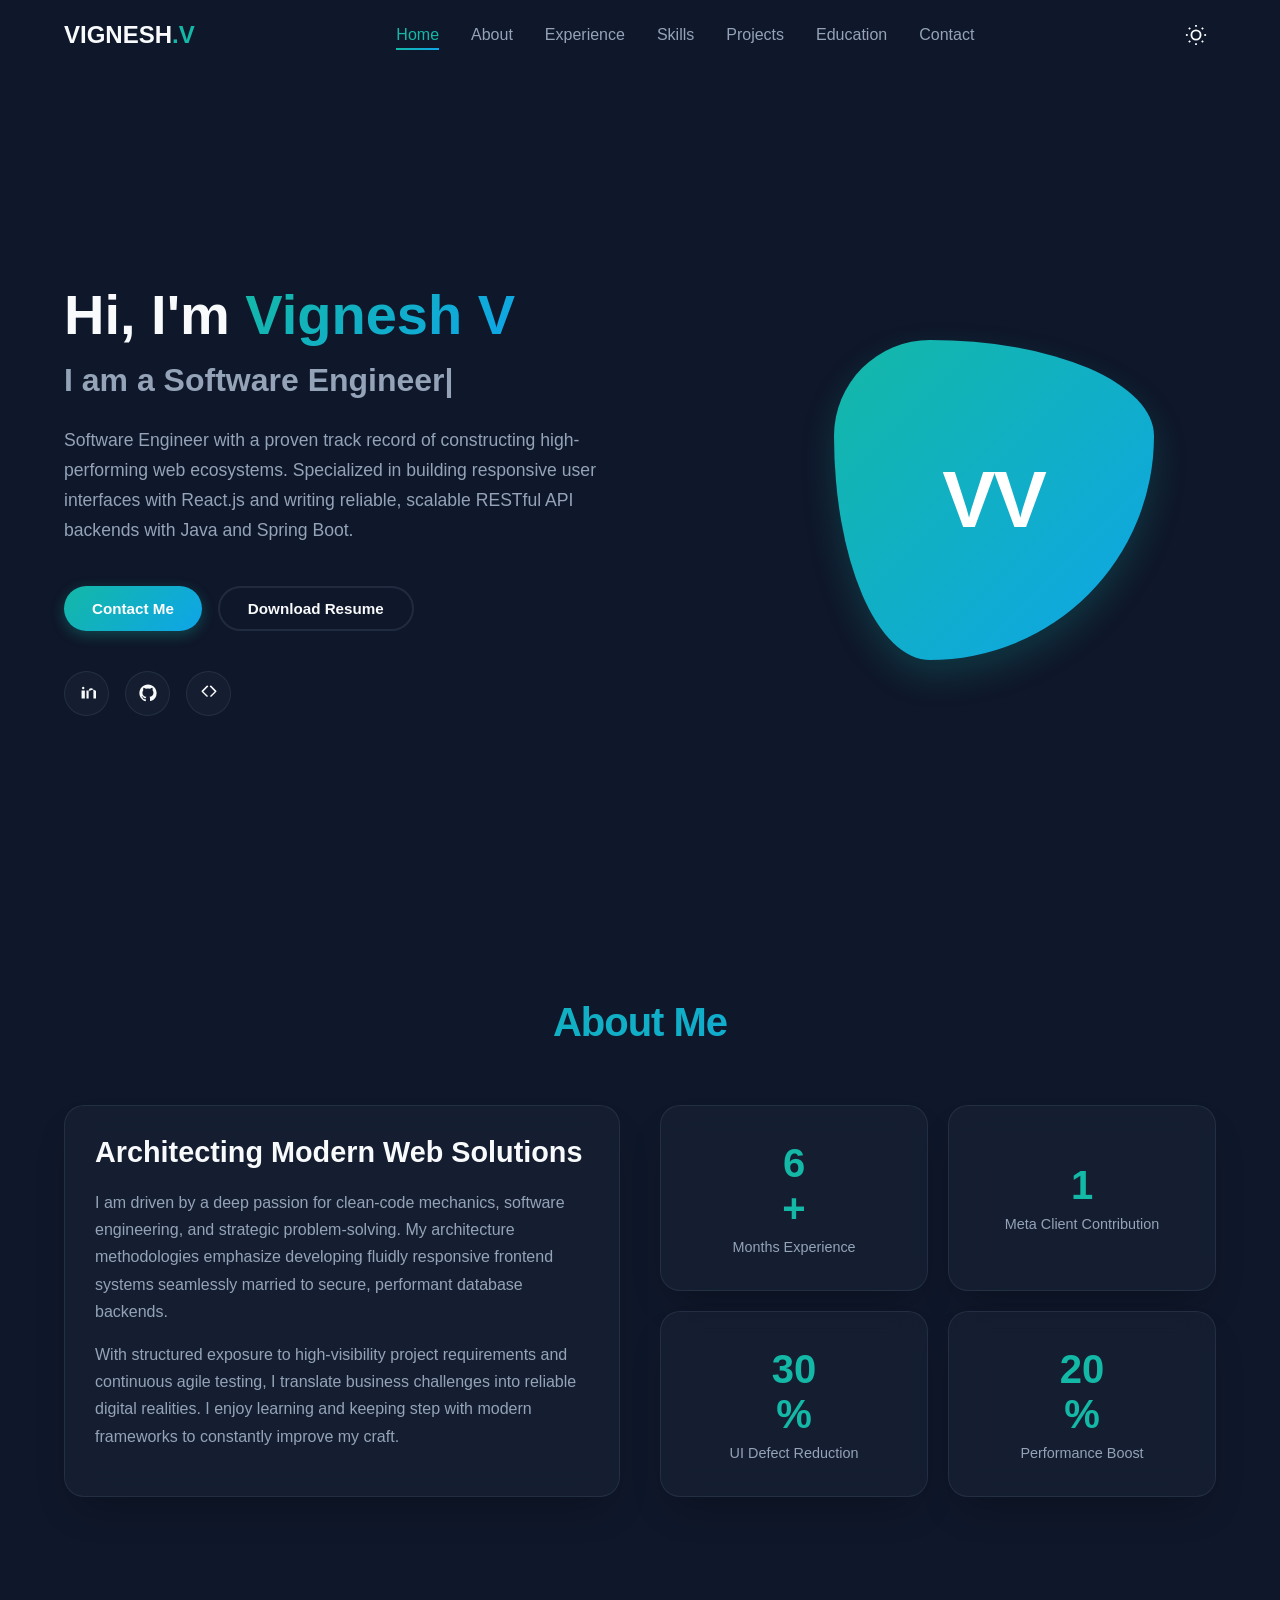
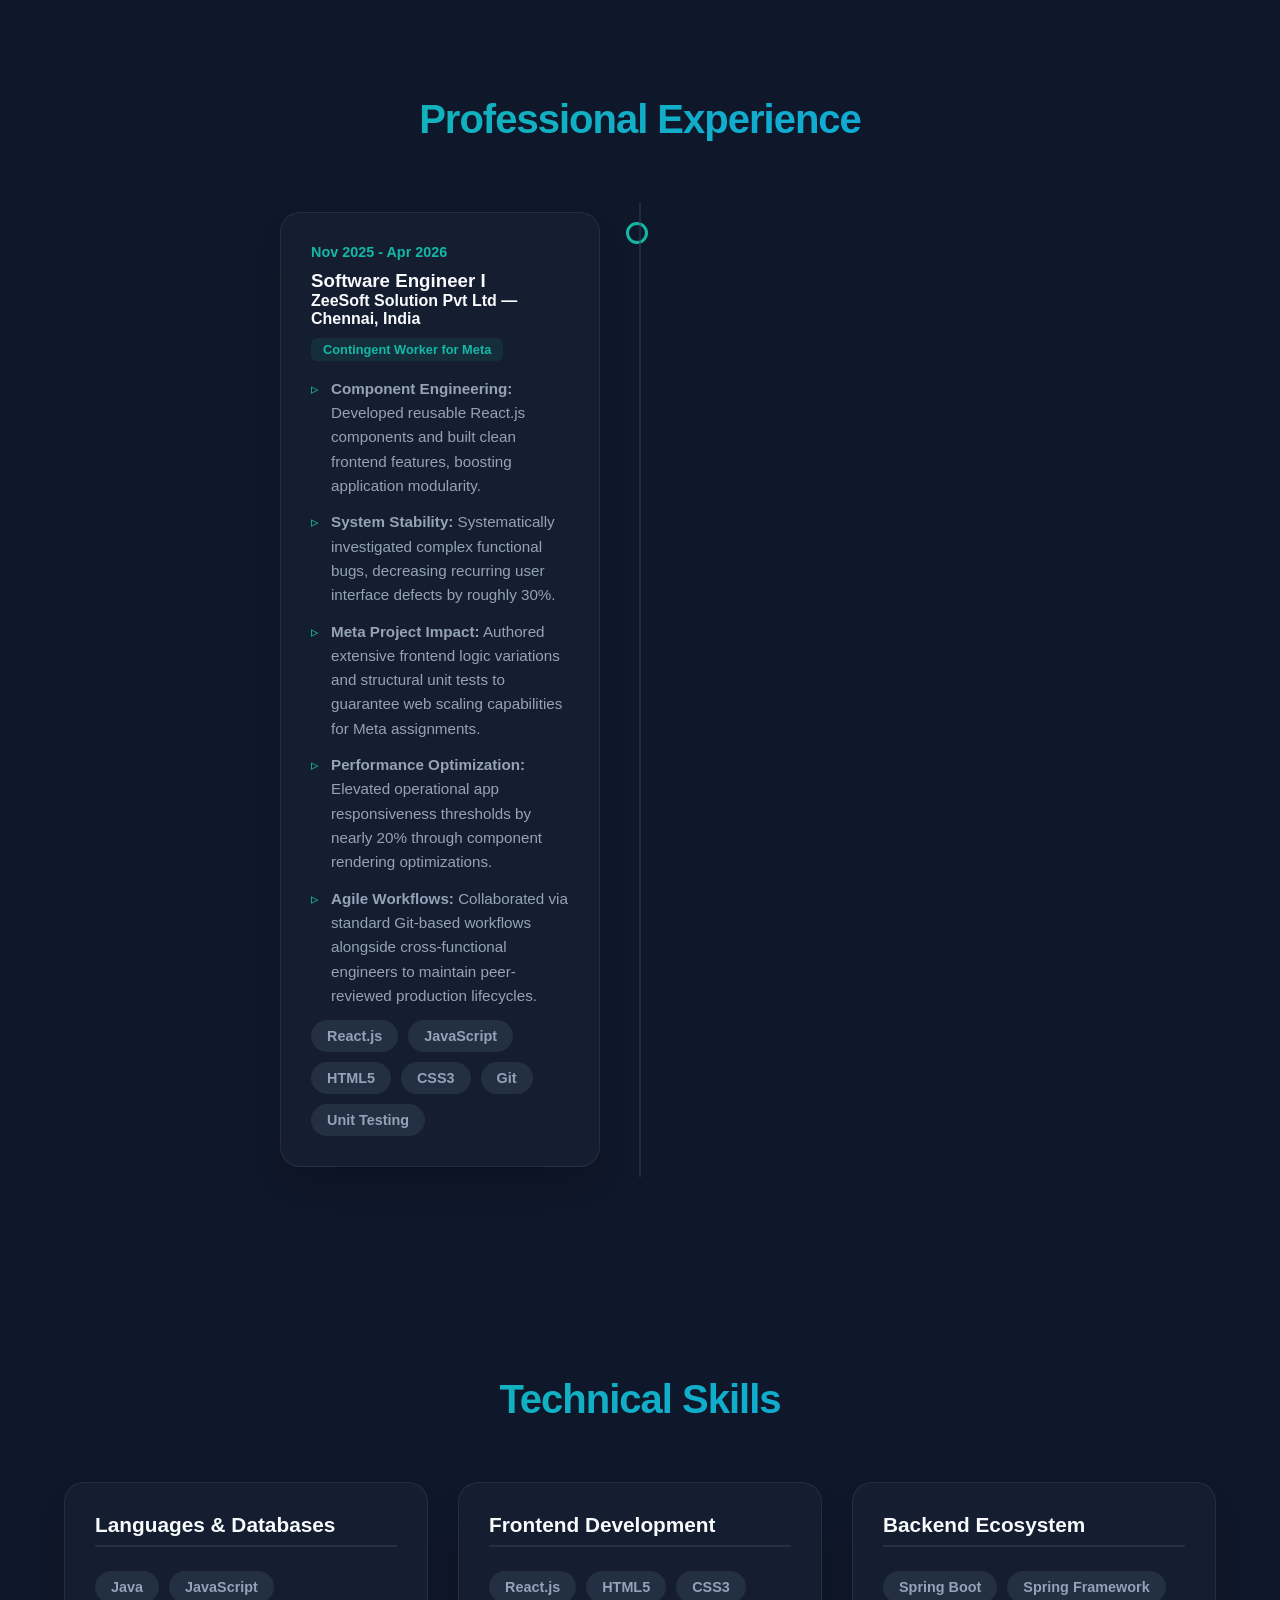
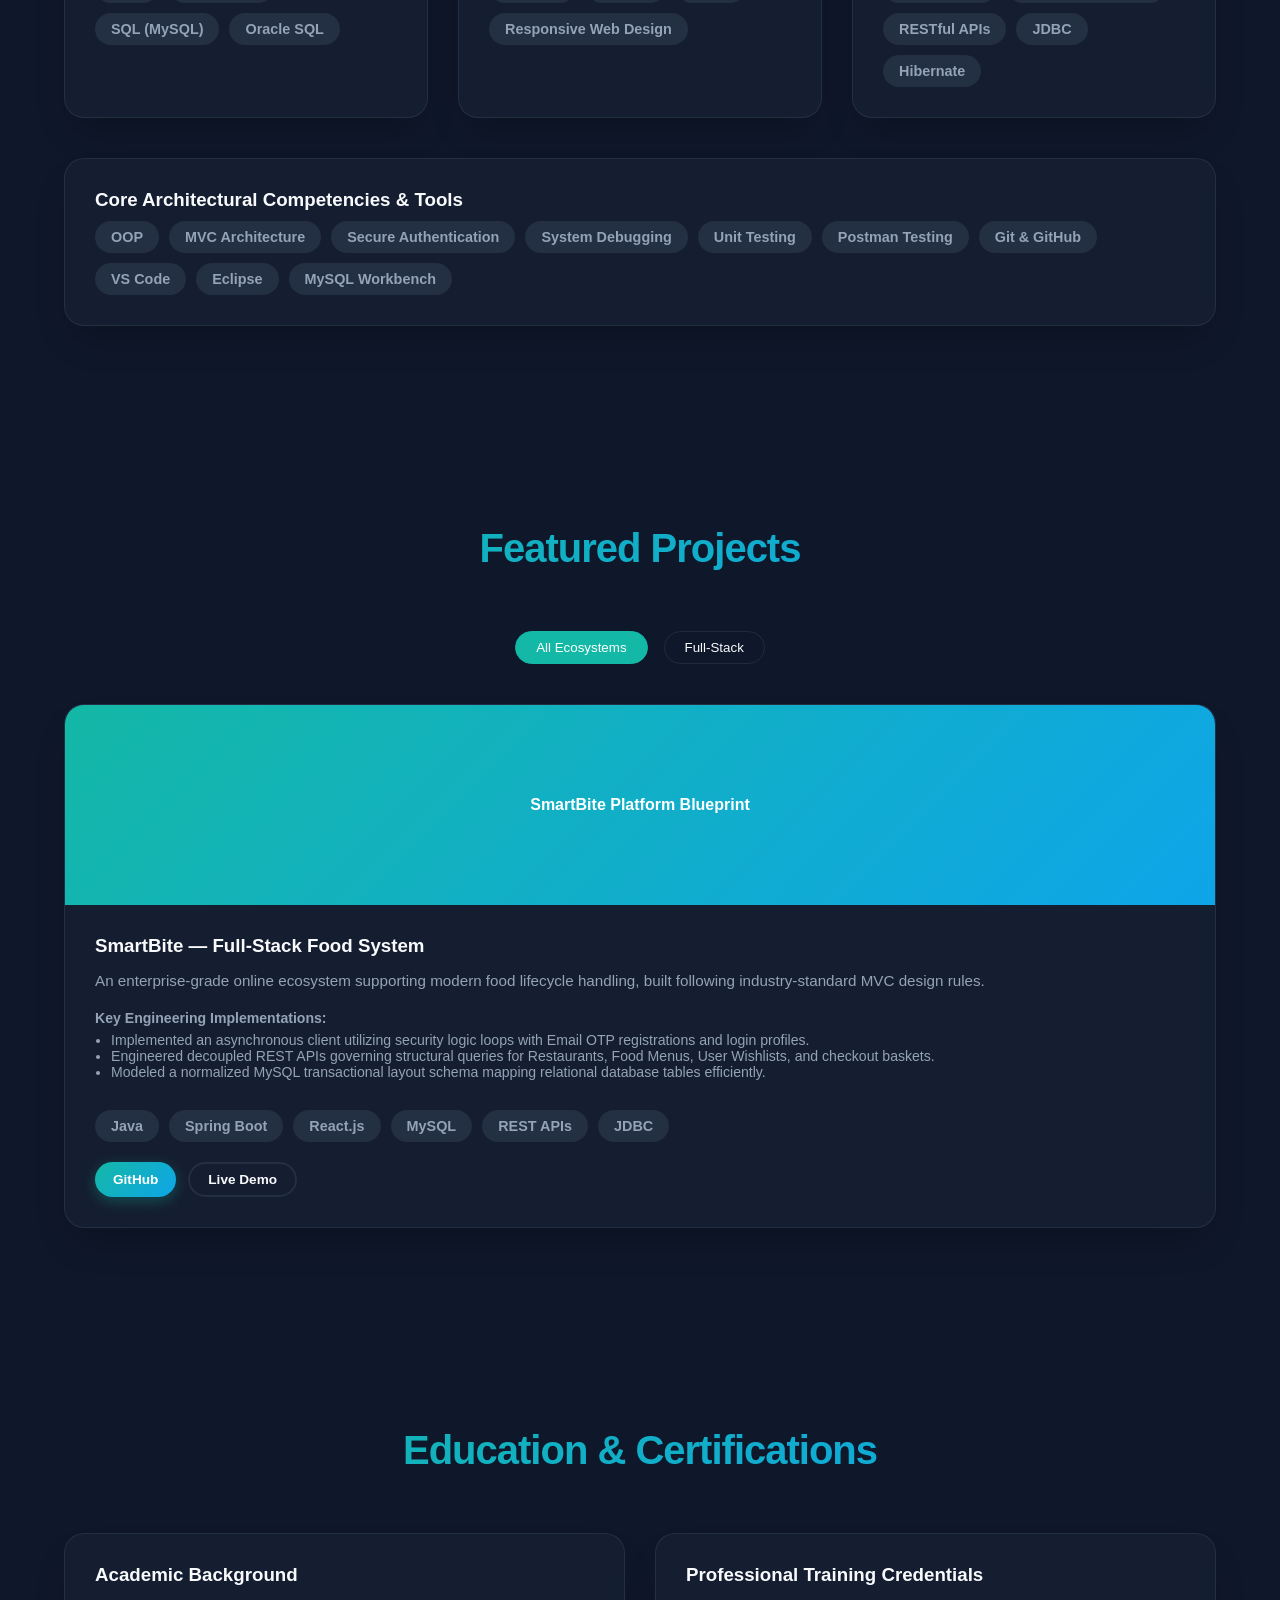
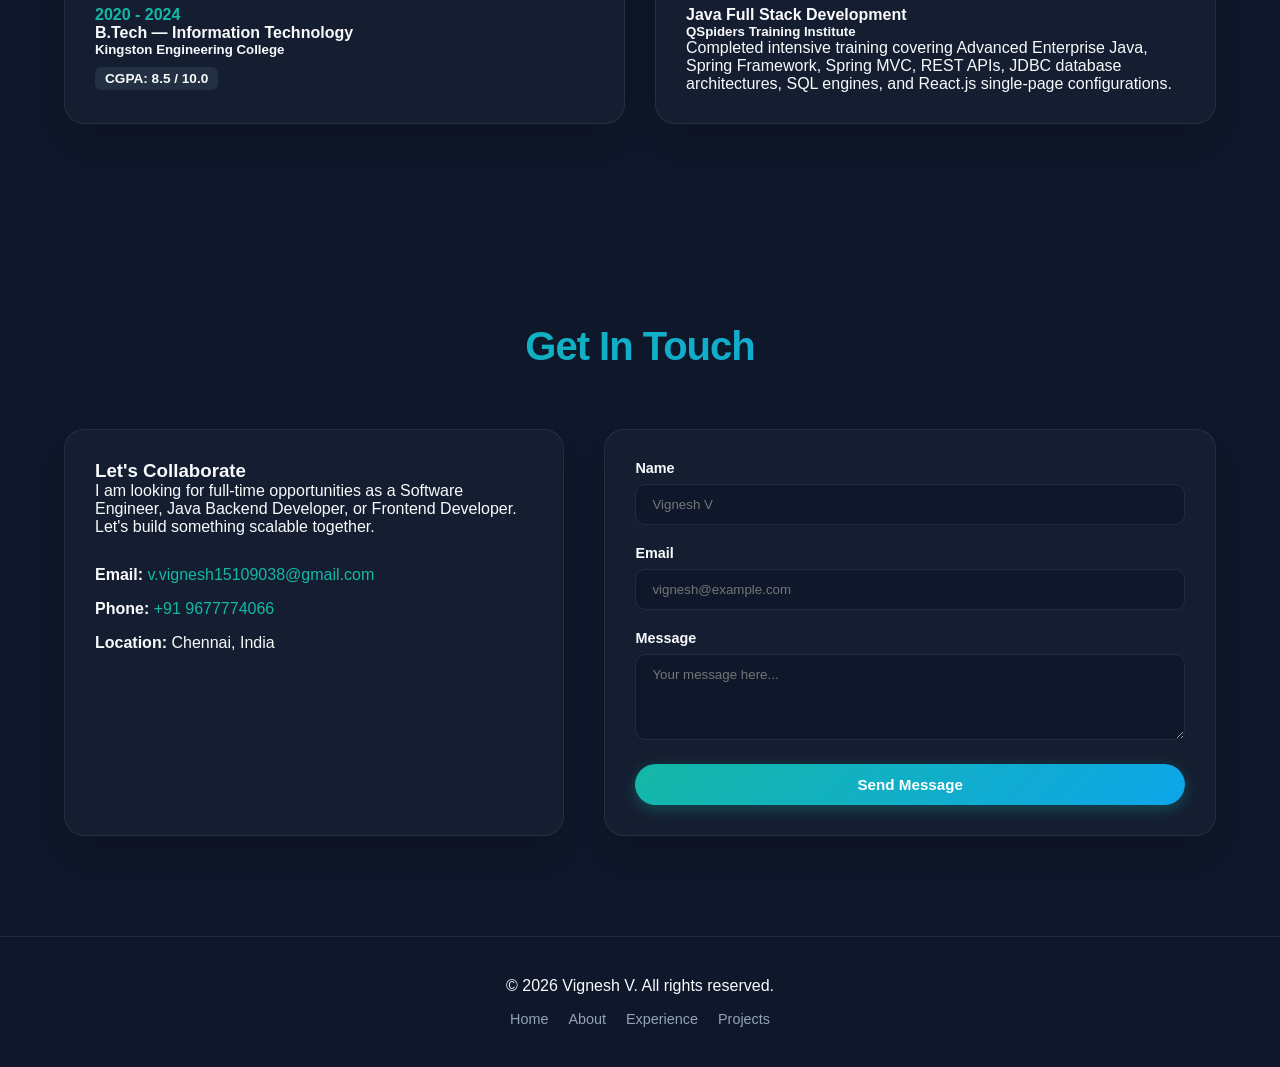
==== index.html @ c7fe288e "Created Portfolio" ====
<!doctype html>
<html lang="en" data-theme="dark">
  <head>
    <meta charset="UTF-8" />
    <meta name="viewport" content="width=device-width, initial-scale=1.0" />
    <title>Vignesh V | Software Engineer & Full Stack Developer</title>
    <meta
      name="description"
      content="Portfolio of Vignesh V, a Software Engineer specialized in Java, Spring Boot, React.js, and Full-Stack Web Development."
    />
    <link rel="stylesheet" href="style.css" />
  </head>
  <body>
    <div id="scroll-progress"></div>

    <div id="loading-screen">
      <div class="spinner"></div>
    </div>

    <nav class="navbar">
      <div class="nav-container">
        <a href="#hero" class="nav-logo">VIGNESH<span>.V</span></a>
        <div class="nav-menu" id="nav-menu">
          <a href="#hero" class="nav-link active">Home</a>
          <a href="#about" class="nav-link">About</a>
          <a href="#experience" class="nav-link">Experience</a>
          <a href="#skills" class="nav-link">Skills</a>
          <a href="#projects" class="nav-link">Projects</a>
          <a href="#education" class="nav-link">Education</a>
          <a href="#contact" class="nav-link">Contact</a>
        </div>
        <div class="nav-actions">
          <button id="theme-toggle" aria-label="Toggle Theme" class="btn-icon">
            <svg
              class="sun-icon"
              viewBox="0 0 24 24"
              fill="none"
              stroke="currentColor"
              stroke-width="2"
            >
              <circle cx="12" cy="12" r="5"></circle>
              <line x1="12" y1="1" x2="12" y2="3"></line>
              <line x1="12" y1="21" x2="12" y2="23"></line>
              <line x1="4.22" y1="4.22" x2="5.64" y2="5.64"></line>
              <line x1="18.36" y1="18.36" x2="19.78" y2="19.78"></line>
              <line x1="1" y1="12" x2="3" y2="12"></line>
              <line x1="21" y1="12" x2="23" y2="12"></line>
              <line x1="4.22" y1="19.78" x2="5.64" y2="18.36"></line>
              <line x1="18.36" y1="5.64" x2="19.78" y2="4.22"></line>
            </svg>
            <svg
              class="moon-icon"
              viewBox="0 0 24 24"
              fill="none"
              stroke="currentColor"
              stroke-width="2"
            >
              <path d="M21 12.79A9 9 0 1 1 11.21 3 7 7 0 0 0 21 12.79z"></path>
            </svg>
          </button>
          <button class="hamburger" id="hamburger" aria-label="Menu">
            <span class="bar"></span>
            <span class="bar"></span>
            <span class="bar"></span>
          </button>
        </div>
      </div>
    </nav>

    <header id="hero" class="hero-section">
      <div class="hero-bg-animation"></div>
      <div class="container hero-container">
        <div class="hero-content">
          <h1 class="fade-in">
            Hi, I'm <span class="text-gradient">Vignesh V</span>
          </h1>
          <h2 class="slide-up">
            I am a <span id="typing-text"></span><span class="cursor">|</span>
          </h2>
          <p class="fade-in">
            Software Engineer with a proven track record of constructing
            high-performing web ecosystems. Specialized in building responsive
            user interfaces with React.js and writing reliable, scalable RESTful
            API backends with Java and Spring Boot.
          </p>
          <div class="hero-buttons fade-in">
            <a href="mailto:v.vignesh15109038@gmail.com" class="btn btn-primary"
              >Contact Me</a
            >
            <a
              href="https://drive.google.com/file/d/1tNKWpk1zyl34vJkjyMlfvhM-fJsmsJ9t/view?usp=sharing"
              target="_blank"
              rel="noreferrer"
              class="btn btn-secondary"
              >Download Resume</a
            >
          </div>
          <div class="social-links fade-in">
            <a
              href="https://www.linkedin.com/in/vigneshvengestan"
              target="_blank"
              rel="noreferrer"
              aria-label="LinkedIn"
              title="LinkedIn"
            >
              <svg class="social-icon" viewBox="0 0 24 24" aria-hidden="true">
                <path
                  d="M6.94 3.75a1.56 1.56 0 1 0 0 3.12 1.56 1.56 0 0 0 0-3.12ZM4.75 8.5h4.38v10.75H4.75Zm6.56 0h4.2v1.47h.06c.58-1.1 2-2.27 4.13-2.27 4.42 0 5.24 2.9 5.24 6.68V19.25h-4.38v-8.9c0-2.12-.04-4.84-2.95-4.84-2.96 0-3.41 2.31-3.41 4.69v9.05H11.31Z"
                />
              </svg>
            </a>
            <a
              href="https://github.com/Vigneshven"
              target="_blank"
              rel="noreferrer"
              aria-label="GitHub"
              title="GitHub"
            >
              <svg class="social-icon" viewBox="0 0 24 24" aria-hidden="true">
                <path
                  d="M12 .5C5.65.5.5 5.65.5 12c0 5.09 3.29 9.4 7.86 10.92.58.11.79-.25.79-.56 0-.28-.01-1.02-.02-2-3.2.7-3.88-1.54-3.88-1.54-.52-1.33-1.27-1.68-1.27-1.68-1.04-.71.08-.7.08-.7 1.15.08 1.75 1.18 1.75 1.18 1.02 1.75 2.68 1.24 3.33.95.11-.74.4-1.24.73-1.53-2.56-.29-5.26-1.28-5.26-5.71 0-1.26.45-2.29 1.18-3.1-.12-.29-.51-1.46.11-3.05 0 0 .96-.31 3.15 1.18a10.9 10.9 0 0 1 5.74 0c2.18-1.49 3.14-1.18 3.14-1.18.62 1.59.23 2.76.11 3.05.73.81 1.18 1.84 1.18 3.1 0 4.44-2.71 5.42-5.29 5.7.41.35.77 1.04.77 2.1 0 1.52-.01 2.75-.01 3.12 0 .31.21.67.8.56A11.5 11.5 0 0 0 23.5 12C23.5 5.65 18.35.5 12 .5Z"
                />
              </svg>
            </a>
            <a
              href="https://leetcode.com/u/VIGNESHV3/"
              target="_blank"
              rel="noreferrer"
              aria-label="LeetCode"
              title="LeetCode"
            >
              <svg class="social-icon" viewBox="0 0 24 24" aria-hidden="true">
                <path
                  d="M13.7 2.3a1 1 0 0 1 1.4 0l6.6 6.6a1 1 0 0 1 0 1.4l-6.6 6.6a1 1 0 0 1-1.4-1.4L19.58 10 13.7 4.1a1 1 0 0 1 0-1.8Zm-3.4 0a1 1 0 0 0-1.4 0l-6.6 6.6a1 1 0 0 0 0 1.4l6.6 6.6a1 1 0 0 0 1.4-1.4L4.42 10 10.3 4.1a1 1 0 0 0 0-1.8Z"
                />
              </svg>
            </a>
          </div>
        </div>
        <div class="hero-image-container fade-in">
          <div class="profile-placeholder">
            <span>VV</span>
          </div>
        </div>
      </div>
    </header>

    <section id="about" class="about-section section">
      <div class="container">
        <h2 class="section-title">About Me</h2>
        <div class="about-grid">
          <div class="about-text card-glass scroll-animate">
            <h3>Architecting Modern Web Solutions</h3>
            <p>
              I am driven by a deep passion for clean-code mechanics, software
              engineering, and strategic problem-solving. My architecture
              methodologies emphasize developing fluidly responsive frontend
              systems seamlessly married to secure, performant database
              backends.
            </p>
            <p>
              With structured exposure to high-visibility project requirements
              and continuous agile testing, I translate business challenges into
              reliable digital realities. I enjoy learning and keeping step with
              modern frameworks to constantly improve my craft.
            </p>
          </div>
          <div class="achievements-grid">
            <div class="counter-card card-glass scroll-animate">
              <span class="counter" data-target="6">0</span><span>+</span>
              <p>Months Experience</p>
            </div>
            <div class="counter-card card-glass scroll-animate">
              <span class="counter" data-target="1">0</span>
              <p>Meta Client Contribution</p>
            </div>
            <div class="counter-card card-glass scroll-animate">
              <span class="counter" data-target="30">0</span><span>%</span>
              <p>UI Defect Reduction</p>
            </div>
            <div class="counter-card card-glass scroll-animate">
              <span class="counter" data-target="20">0</span><span>%</span>
              <p>Performance Boost</p>
            </div>
          </div>
        </div>
      </div>
    </section>

    <section id="experience" class="experience-section section">
      <div class="container">
        <h2 class="section-title">Professional Experience</h2>
        <div class="timeline">
          <div class="timeline-item left scroll-animate">
            <div class="timeline-content card-glass">
              <span class="timeline-date">Nov 2025 - Apr 2026</span>
              <h3>Software Engineer I</h3>
              <h4>ZeeSoft Solution Pvt Ltd — Chennai, India</h4>
              <div class="badge-meta">Contingent Worker for Meta</div>
              <ul class="experience-bullets">
                <li>
                  <strong>Component Engineering:</strong> Developed reusable
                  React.js components and built clean frontend features,
                  boosting application modularity.
                </li>
                <li>
                  <strong>System Stability:</strong> Systematically investigated
                  complex functional bugs, decreasing recurring user interface
                  defects by roughly 30%.
                </li>
                <li>
                  <strong>Meta Project Impact:</strong> Authored extensive
                  frontend logic variations and structural unit tests to
                  guarantee web scaling capabilities for Meta assignments.
                </li>
                <li>
                  <strong>Performance Optimization:</strong> Elevated
                  operational app responsiveness thresholds by nearly 20%
                  through component rendering optimizations.
                </li>
                <li>
                  <strong>Agile Workflows:</strong> Collaborated via standard
                  Git-based workflows alongside cross-functional engineers to
                  maintain peer-reviewed production lifecycles.
                </li>
              </ul>
              <div class="tech-tags">
                <span>React.js</span><span>JavaScript</span><span>HTML5</span
                ><span>CSS3</span><span>Git</span><span>Unit Testing</span>
              </div>
            </div>
          </div>
        </div>
      </div>
    </section>

    <section id="skills" class="skills-section section">
      <div class="container">
        <h2 class="section-title">Technical Skills</h2>
        <div class="skills-grid">
          <div class="skills-category card-glass scroll-animate">
            <h3>Languages & Databases</h3>
            <div class="tech-tags">
              <span>Java</span><span>JavaScript</span><span>SQL (MySQL)</span
              ><span>Oracle SQL</span>
            </div>
          </div>
          <div class="skills-category card-glass scroll-animate">
            <h3>Frontend Development</h3>
            <div class="tech-tags">
              <span>React.js</span><span>HTML5</span><span>CSS3</span
              ><span>Responsive Web Design</span>
            </div>
          </div>
          <div class="skills-category card-glass scroll-animate">
            <h3>Backend Ecosystem</h3>
            <div class="tech-tags">
              <span>Spring Boot</span><span>Spring Framework</span
              ><span>RESTful APIs</span><span>JDBC</span><span>Hibernate</span>
            </div>
          </div>
        </div>
        <div class="concepts-box card-glass scroll-animate text-center">
          <h3>Core Architectural Competencies & Tools</h3>
          <div class="concept-tags">
            <span>OOP</span><span>MVC Architecture</span
            ><span>Secure Authentication</span><span>System Debugging</span
            ><span>Unit Testing</span><span>Postman Testing</span
            ><span>Git & GitHub</span><span>VS Code</span><span>Eclipse</span
            ><span>MySQL Workbench</span>
          </div>
        </div>
      </div>
    </section>

    <section id="projects" class="projects-section section">
      <div class="container">
        <h2 class="section-title">Featured Projects</h2>
        <div class="project-filters">
          <button class="filter-btn active" data-filter="all">
            All Ecosystems
          </button>
          <button class="filter-btn" data-filter="fullstack">Full-Stack</button>
        </div>
        <div class="projects-grid">
          <div
            class="project-card card-glass scroll-animate"
            data-category="fullstack"
          >
            <div class="carousel-container">
              <div class="carousel-slide placeholder-img">
                <span>SmartBite Platform Blueprint</span>
              </div>
            </div>
            <div class="project-info">
              <h3>SmartBite — Full-Stack Food System</h3>
              <p>
                An enterprise-grade online ecosystem supporting modern food
                lifecycle handling, built following industry-standard MVC design
                rules.
              </p>
              <div class="project-details-expand">
                <strong>Key Engineering Implementations:</strong>
                <ul>
                  <li>
                    Implemented an asynchronous client utilizing security logic
                    loops with Email OTP registrations and login profiles.
                  </li>
                  <li>
                    Engineered decoupled REST APIs governing structural queries
                    for Restaurants, Food Menus, User Wishlists, and checkout
                    baskets.
                  </li>
                  <li>
                    Modeled a normalized MySQL transactional layout schema
                    mapping relational database tables efficiently.
                  </li>
                </ul>
              </div>
              <div class="tech-tags">
                <span>Java</span><span>Spring Boot</span><span>React.js</span
                ><span>MySQL</span><span>REST APIs</span><span>JDBC</span>
              </div>
              <div class="project-links">
                <a
                  href="https://github.com/Vigneshven"
                  target="_blank"
                  rel="noreferrer"
                  class="btn btn-sm btn-primary"
                  >GitHub</a
                >
                <a
                  href="https://smartbite-prod.vercel.app/"
                  target="_blank"
                  rel="noreferrer"
                  class="btn btn-sm btn-secondary"
                  >Live Demo</a
                >
              </div>
            </div>
          </div>
        </div>
      </div>
    </section>

    <section id="education" class="education-section section">
      <div class="container">
        <h2 class="section-title">Education & Certifications</h2>
        <div class="education-grid">
          <div class="education-timeline card-glass scroll-animate">
            <h3>Academic Background</h3>
            <div class="edu-item">
              <span class="edu-year">2020 - 2024</span>
              <h4>B.Tech — Information Technology</h4>
              <h5>Kingston Engineering College</h5>
              <p class="cgpa-badge">CGPA: 8.5 / 10.0</p>
            </div>
          </div>
          <div class="certifications-box card-glass scroll-animate">
            <h3>Professional Training Credentials</h3>
            <div class="cert-item">
              <h4>Java Full Stack Development</h4>
              <h5>QSpiders Training Institute</h5>
              <p>
                Completed intensive training covering Advanced Enterprise Java,
                Spring Framework, Spring MVC, REST APIs, JDBC database
                architectures, SQL engines, and React.js single-page
                configurations.
              </p>
            </div>
          </div>
        </div>
      </div>
    </section>

    <section id="contact" class="contact-section section">
      <div class="container">
        <h2 class="section-title">Get In Touch</h2>
        <div class="contact-grid">
          <div class="contact-info card-glass scroll-animate">
            <h3>Let's Collaborate</h3>
            <p>
              I am looking for full-time opportunities as a Software Engineer,
              Java Backend Developer, or Frontend Developer. Let's build
              something scalable together.
            </p>
            <div class="info-list">
              <div class="info-item">
                <strong>Email:</strong>
                <a href="mailto:v.vignesh15109038@gmail.com"
                  >v.vignesh15109038@gmail.com</a
                >
              </div>
              <div class="info-item">
                <strong>Phone:</strong>
                <a href="tel:+919677774066">+91 9677774066</a>
              </div>
              <div class="info-item">
                <strong>Location:</strong> Chennai, India
              </div>
            </div>
          </div>
          <div class="contact-form-container card-glass scroll-animate">
            <form id="portfolio-contact-form" novalidate>
              <div class="form-group">
                <label for="form-name">Name</label>
                <input
                  type="text"
                  id="form-name"
                  required
                  placeholder="Vignesh V"
                />
                <span class="error-msg">Name is required</span>
              </div>
              <div class="form-group">
                <label interpreter="none" for="form-email">Email</label>
                <input
                  type="email"
                  id="form-email"
                  required
                  placeholder="vignesh@example.com"
                />
                <span class="error-msg">Provide a valid email address</span>
              </div>
              <div class="form-group">
                <label for="form-message">Message</label>
                <textarea
                  id="form-message"
                  rows="4"
                  required
                  placeholder="Your message here..."
                ></textarea>
                <span class="error-msg">Message cannot be empty</span>
              </div>
              <button type="submit" class="btn btn-primary btn-block">
                Send Message
              </button>
            </form>
          </div>
        </div>
      </div>
    </section>

    <footer class="footer">
      <div class="container footer-container">
        <p>&copy; 2026 Vignesh V. All rights reserved.</p>
        <div class="footer-links">
          <a href="#hero">Home</a>
          <a href="#about">About</a>
          <a href="#experience">Experience</a>
          <a href="#projects">Projects</a>
        </div>
      </div>
    </footer>

    <button id="scroll-to-top" aria-label="Scroll to top" class="btn-icon">
      ↑
    </button>

    <script src="script.js"></script>
  </body>
</html>
---- style.css ----
:root {
  --bg-base: #f8fafc;
  --bg-surface: rgba(255, 255, 255, 0.7);
  --border-color: rgba(226, 232, 240, 0.8);
  --text-primary: #0f172a;
  --text-secondary: #475569;
  --primary: #0d9488;
  --primary-light: #14b8a6;
  --primary-gradient: linear-gradient(135deg, #0d9488 0%, #0284c7 100%);
  --card-shadow: 0 10px 30px -10px rgba(0, 0, 0, 0.05);
  --glass-blur: blur(16px);
  --font-sans:
    "Segoe UI", -apple-system, BlinkMacSystemFont, Roboto, sans-serif;
  --transition-smooth: all 0.4s cubic-bezier(0.25, 1, 0.5, 1);
}

[data-theme="dark"] {
  --bg-base: #0f172a;
  --bg-surface: rgba(30, 41, 59, 0.45);
  --border-color: rgba(51, 65, 85, 0.5);
  --text-primary: #f8fafc;
  --text-secondary: #94a3b8;
  --primary: #14b8a6;
  --primary-light: #2dd4bf;
  --primary-gradient: linear-gradient(135deg, #14b8a6 0%, #0ea5e9 100%);
  --card-shadow: 0 20px 40px -15px rgba(0, 0, 0, 0.3);
}

* {
  box-sizing: border-box;
  margin: 0;
  padding: 0;
}

html {
  scroll-behavior: smooth;
  font-family: var(--font-sans);
  background-color: var(--bg-base);
  color: var(--text-primary);
  transition:
    background-color 0.3s ease,
    color 0.3s ease;
}

body {
  overflow-x: hidden;
}

.container {
  width: 100%;
  max-width: 1200px;
  margin: 0 auto;
  padding: 0 24px;
}

.section {
  padding: 100px 0;
}

.section-title {
  text-align: center;
  font-size: 2.5rem;
  font-weight: 800;
  margin-bottom: 60px;
  background: var(--primary-gradient);
  -webkit-background-clip: text;
  -webkit-text-fill-color: transparent;
  letter-spacing: -1px;
}

.btn {
  display: inline-flex;
  align-items: center;
  justify-content: center;
  padding: 12px 28px;
  border-radius: 50px;
  font-weight: 600;
  font-size: 0.95rem;
  cursor: pointer;
  transition: var(--transition-smooth);
  text-decoration: none;
  border: none;
}

.btn-primary {
  background: var(--primary-gradient);
  color: #ffffff;
  box-shadow: 0 4px 14px rgba(20, 184, 166, 0.3);
}

.btn-primary:hover {
  transform: translateY(-3px);
  box-shadow: 0 6px 20px rgba(20, 184, 166, 0.4);
}

.btn-secondary {
  background: transparent;
  color: var(--text-primary);
  border: 2px solid var(--border-color);
}

.btn-secondary:hover {
  background: var(--border-color);
  transform: translateY(-3px);
}

.btn-sm {
  padding: 8px 18px;
  font-size: 0.85rem;
}

.btn-block {
  width: 100%;
}

.btn-icon {
  background: transparent;
  border: none;
  cursor: pointer;
  color: var(--text-primary);
  display: flex;
  align-items: center;
  justify-content: center;
  width: 40px;
  height: 40px;
  border-radius: 50%;
  transition: var(--transition-smooth);
}

.btn-icon:hover {
  background: var(--border-color);
}

.card-glass {
  background: var(--bg-surface);
  backdrop-filter: var(--glass-blur);
  -webkit-backdrop-filter: var(--glass-blur);
  border: 1px solid var(--border-color);
  border-radius: 20px;
  padding: 30px;
  box-shadow: var(--card-shadow);
  transition: var(--transition-smooth);
}

.card-glass:hover {
  transform: translateY(-5px);
  border-color: var(--primary);
}

#scroll-progress {
  position: fixed;
  top: 0;
  left: 0;
  height: 4px;
  background: var(--primary-gradient);
  width: 0%;
  z-index: 1000;
}

#loading-screen {
  position: fixed;
  inset: 0;
  background: var(--bg-base);
  z-index: 9999;
  display: flex;
  align-items: center;
  justify-content: center;
  transition:
    opacity 0.5s ease,
    visibility 0.5s ease;
}

#loading-screen.fade-out {
  opacity: 0;
  visibility: hidden;
}

.spinner {
  width: 50px;
  height: 50px;
  border: 3px solid var(--border-color);
  border-top-color: var(--primary);
  border-radius: 50%;
  animation: spin 1s linear infinite;
}

.navbar {
  position: fixed;
  top: 0;
  left: 0;
  width: 100%;
  z-index: 900;
  transition: var(--transition-smooth);
}

.navbar.scrolled {
  background: var(--bg-surface);
  backdrop-filter: var(--glass-blur);
  -webkit-backdrop-filter: var(--glass-blur);
  border-bottom: 1px solid var(--border-color);
  padding: 15px 0;
}

.nav-container {
  display: flex;
  align-items: center;
  justify-content: space-between;
  height: 70px;
  max-width: 1200px;
  margin: 0 auto;
  padding: 0 24px;
}

.nav-logo {
  font-size: 1.5rem;
  font-weight: 800;
  text-decoration: none;
  color: var(--text-primary);
}

.nav-logo span {
  color: var(--primary);
}

.nav-menu {
  display: flex;
  gap: 32px;
}

.nav-link {
  text-decoration: none;
  color: var(--text-secondary);
  font-weight: 500;
  transition: var(--transition-smooth);
  position: relative;
}

.nav-link:hover,
.nav-link.active {
  color: var(--primary);
}

.nav-link::after {
  content: "";
  position: absolute;
  bottom: -6px;
  left: 0;
  width: 0;
  height: 2px;
  background: var(--primary-gradient);
  transition: var(--transition-smooth);
}

.nav-link.active::after,
.nav-link:hover::after {
  width: 100%;
}

.nav-actions {
  display: flex;
  align-items: center;
  gap: 16px;
}

[data-theme="dark"] .sun-icon {
  display: block;
}
[data-theme="dark"] .moon-icon {
  display: none;
}
[data-theme="light"] .sun-icon {
  display: none;
}
[data-theme="light"] .moon-icon {
  display: block;
}

.sun-icon,
.moon-icon {
  width: 22px;
  height: 22px;
}

.hamburger {
  display: none;
  flex-direction: column;
  gap: 6px;
}

.hamburger .bar {
  width: 25px;
  height: 2px;
  background-color: var(--text-primary);
  transition: var(--transition-smooth);
}

.hero-section {
  position: relative;
  min-height: 100vh;
  display: flex;
  align-items: center;
  padding-top: 100px;
  overflow: hidden;
}

.hero-container {
  display: grid;
  grid-template-columns: 1.2fr 0.8fr;
  gap: 40px;
  align-items: center;
  position: relative;
  z-index: 2;
}

.hero-content h1 {
  font-size: 3.5rem;
  font-weight: 800;
  line-height: 1.1;
  margin-bottom: 16px;
}

.text-gradient {
  background: var(--primary-gradient);
  -webkit-background-clip: text;
  -webkit-text-fill-color: transparent;
}

.hero-content h2 {
  font-size: 2rem;
  font-weight: 600;
  color: var(--text-secondary);
  margin-bottom: 24px;
  height: 40px;
}

.hero-content p {
  color: var(--text-secondary);
  font-size: 1.1rem;
  line-height: 1.7;
  margin-bottom: 40px;
  max-width: 540px;
}

.hero-buttons {
  display: flex;
  gap: 16px;
  margin-bottom: 40px;
}

.social-links {
  display: flex;
  gap: 16px;
}

.social-links a {
  display: flex;
  align-items: center;
  justify-content: center;
  width: 45px;
  height: 45px;
  border-radius: 50%;
  background: var(--bg-surface);
  border: 1px solid var(--border-color);
  color: var(--text-primary);
  text-decoration: none;
  font-weight: bold;
  font-size: 0.85rem;
  transition: var(--transition-smooth);
}

.social-links a:hover {
  background: var(--primary);
  color: #fff;
  transform: translateY(-3px);
}

.social-icon {
  width: 18px;
  height: 18px;
  display: block;
  fill: currentColor;
}

.profile-placeholder {
  width: 320px;
  height: 320px;
  border-radius: 30% 70% 70% 30% / 30% 30% 70% 70%;
  background: var(--primary-gradient);
  display: flex;
  align-items: center;
  justify-content: center;
  box-shadow: 0 15px 35px rgba(20, 184, 166, 0.2);
  animation: blobMorph 8s ease-in-out infinite alternate;
  margin: 0 auto;
}

.profile-placeholder span {
  font-size: 5rem;
  font-weight: 900;
  color: white;
  letter-spacing: -2px;
}

.about-grid {
  display: grid;
  grid-template-columns: 1fr 1fr;
  gap: 40px;
}

.about-text h3 {
  font-size: 1.8rem;
  margin-bottom: 20px;
}

.about-text p {
  color: var(--text-secondary);
  line-height: 1.7;
  margin-bottom: 16px;
}

.achievements-grid {
  display: grid;
  grid-template-columns: 1fr 1fr;
  gap: 20px;
}

.counter-card {
  text-align: center;
  display: flex;
  flex-direction: column;
  justify-content: center;
}

.counter-card span {
  font-size: 2.5rem;
  font-weight: 800;
  color: var(--primary);
}

.counter-card p {
  font-size: 0.9rem;
  color: var(--text-secondary);
  margin-top: 8px;
}

.timeline {
  position: relative;
  max-width: 800px;
  margin: 0 auto;
}

.timeline::after {
  content: "";
  position: absolute;
  width: 2px;
  background-color: var(--border-color);
  top: 0;
  bottom: 0;
  left: 50%;
  margin-left: -1px;
}

.timeline-item {
  padding: 10px 40px;
  position: relative;
  width: 50%;
}

.timeline-item::after {
  content: "";
  position: absolute;
  width: 16px;
  height: 16px;
  right: -8px;
  background-color: var(--bg-base);
  border: 3px solid var(--primary);
  top: 20px;
  border-radius: 50%;
  z-index: 1;
}

.left {
  left: 0;
}
.right {
  left: 50%;
}
.right::after {
  left: -8px;
}

.timeline-date {
  display: inline-block;
  color: var(--primary);
  font-weight: 700;
  font-size: 0.9rem;
  margin-bottom: 10px;
}

.badge-meta {
  display: inline-block;
  background: rgba(20, 184, 166, 0.1);
  color: var(--primary);
  padding: 4px 12px;
  border-radius: 6px;
  font-size: 0.8rem;
  font-weight: 600;
  margin: 10px 0 16px;
}

.experience-bullets {
  list-style: none;
}

.experience-bullets li {
  position: relative;
  padding-left: 20px;
  margin-bottom: 12px;
  color: var(--text-secondary);
  font-size: 0.95rem;
  line-height: 1.6;
}

.experience-bullets li::before {
  content: "▹";
  position: absolute;
  left: 0;
  color: var(--primary);
}

.skills-grid {
  display: grid;
  grid-template-columns: repeat(auto-fit, minmax(300px, 1fr));
  gap: 30px;
  margin-bottom: 40px;
}

.skills-category h3 {
  font-size: 1.3rem;
  margin-bottom: 24px;
  border-bottom: 2px solid var(--border-color);
  padding-bottom: 8px;
}

.concept-tags,
.tech-tags {
  display: flex;
  flex-wrap: wrap;
  gap: 10px;
  margin-top: 10px;
}

.concept-tags span,
.tech-tags span {
  background: var(--border-color);
  padding: 8px 16px;
  border-radius: 50px;
  font-size: 0.9rem;
  font-weight: 600;
  color: var(--text-secondary);
  transition: var(--transition-smooth);
}

.concept-tags span:hover,
.tech-tags span:hover {
  background: var(--primary-gradient);
  color: #fff;
  transform: translateY(-2px);
}

.project-filters {
  display: flex;
  justify-content: center;
  gap: 16px;
  margin-bottom: 40px;
}

.filter-btn {
  background: transparent;
  border: 1px solid var(--border-color);
  color: var(--text-primary);
  padding: 8px 20px;
  border-radius: 50px;
  cursor: pointer;
  font-weight: 500;
  transition: var(--transition-smooth);
}

.filter-btn.active,
.filter-btn:hover {
  background: var(--primary);
  color: #fff;
  border-color: var(--primary);
}

.projects-grid {
  display: grid;
  grid-template-columns: repeat(auto-fit, minmax(350px, 1fr));
  gap: 30px;
}

.project-card {
  display: flex;
  flex-direction: column;
  overflow: hidden;
  padding: 0;
}

.placeholder-img {
  background: var(--primary-gradient);
  height: 200px;
  display: flex;
  align-items: center;
  justify-content: center;
  color: white;
  font-weight: 700;
}

.project-info {
  padding: 30px;
  display: flex;
  flex-direction: column;
  flex-grow: 1;
}

.project-info h3 {
  margin-bottom: 12px;
}

.project-info p {
  color: var(--text-secondary);
  font-size: 0.95rem;
  line-height: 1.6;
  margin-bottom: 16px;
}

.project-details-expand {
  font-size: 0.88rem;
  color: var(--text-secondary);
  margin-bottom: 20px;
}

.project-details-expand ul {
  margin-top: 6px;
  padding-left: 16px;
}

.project-links {
  margin-top: auto;
  display: flex;
  gap: 12px;
  padding-top: 20px;
}

.education-grid {
  display: grid;
  grid-template-columns: 1fr 1fr;
  gap: 30px;
}

.edu-item,
.cert-item {
  margin-top: 20px;
}

.edu-year {
  color: var(--primary);
  font-weight: 700;
}

.cgpa-badge {
  display: inline-block;
  background: var(--border-color);
  padding: 4px 10px;
  border-radius: 6px;
  font-size: 0.85rem;
  font-weight: 600;
  margin-top: 10px;
}

.contact-grid {
  display: grid;
  grid-template-columns: 0.9fr 1.1fr;
  gap: 40px;
}

.info-list {
  margin-top: 30px;
}

.info-item {
  margin-bottom: 16px;
  font-size: 1rem;
}

.info-item a {
  color: var(--primary);
  text-decoration: none;
}

.form-group {
  margin-bottom: 20px;
  position: relative;
}

.form-group label {
  display: block;
  font-size: 0.9rem;
  font-weight: 600;
  margin-bottom: 8px;
}

.form-group input,
.form-group textarea {
  width: 100%;
  padding: 12px 16px;
  border-radius: 10px;
  background: var(--bg-base);
  border: 1px solid var(--border-color);
  color: var(--text-primary);
  font-family: inherit;
  transition: var(--transition-smooth);
}

.form-group input:focus,
.form-group textarea:focus {
  outline: none;
  border-color: var(--primary);
}

.error-msg {
  color: #ef4444;
  font-size: 0.8rem;
  display: none;
  margin-top: 4px;
}

.form-group.invalid input,
.form-group.invalid textarea {
  border-color: #ef4444;
}

.form-group.invalid .error-msg {
  display: block;
}

.footer {
  border-top: 1px solid var(--border-color);
  padding: 40px 0;
  text-align: center;
}

.footer-container {
  display: flex;
  flex-direction: column;
  gap: 16px;
  align-items: center;
}

.footer-links {
  display: flex;
  gap: 20px;
}

.footer-links a {
  color: var(--text-secondary);
  text-decoration: none;
  font-size: 0.9rem;
}

#scroll-to-top {
  position: fixed;
  bottom: 30px;
  right: -60px;
  z-index: 800;
  background: var(--primary-gradient);
  color: white;
  font-size: 1.2rem;
  box-shadow: 0 4px 12px rgba(0, 0, 0, 0.15);
}

#scroll-to-top.visible {
  right: 30px;
}

@keyframes spin {
  100% {
    transform: rotate(360deg);
  }
}
@keyframes blobMorph {
  0% {
    border-radius: 30% 70% 70% 30% / 30% 30% 70% 70%;
  }
  100% {
    border-radius: 60% 40% 30% 70% / 60% 30% 70% 40%;
  }
}

.scroll-animate {
  opacity: 0;
  transform: translateY(30px);
  transition:
    opacity 0.8s ease,
    transform 0.8s ease;
}

.scroll-animate.animated {
  opacity: 1;
  transform: translateY(0);
}

.cursor {
  animation: blink 0.7s infinite;
}

@keyframes blink {
  50% {
    opacity: 0;
  }
}

@media (max-width: 992px) {
  .timeline::after {
    left: 40px;
  }
  .timeline-item {
    width: 100%;
    padding-left: 80px;
    padding-right: 20px;
  }
  .timeline-item.right {
    left: 0;
  }
  .timeline-item::after {
    left: 32px !important;
  }
  .about-grid,
  .education-grid,
  .contact-grid {
    grid-template-columns: 1fr;
  }
  .hero-container {
    grid-template-columns: 1fr;
    text-align: center;
  }
  .hero-content p {
    margin-left: auto;
    margin-right: auto;
  }
  .hero-buttons {
    justify-content: center;
  }
  .social-links {
    justify-content: center;
  }
}

@media (max-width: 768px) {
  .nav-menu {
    position: fixed;
    top: 70px;
    left: -100%;
    width: 100%;
    height: calc(100vh - 70px);
    background: var(--bg-base);
    flex-direction: column;
    align-items: center;
    padding-top: 40px;
    transition: 0.4s ease;
  }
  .nav-menu.active {
    left: 0;
  }
  .hamburger {
    display: flex;
  }
  .hamburger.active .bar:nth-child(2) {
    opacity: 0;
  }
  .hamburger.active .bar:nth-child(1) {
    transform: translateY(8px) rotate(45deg);
  }
  .hamburger.active .bar:nth-child(3) {
    transform: translateY(-8px) rotate(-45deg);
  }
}
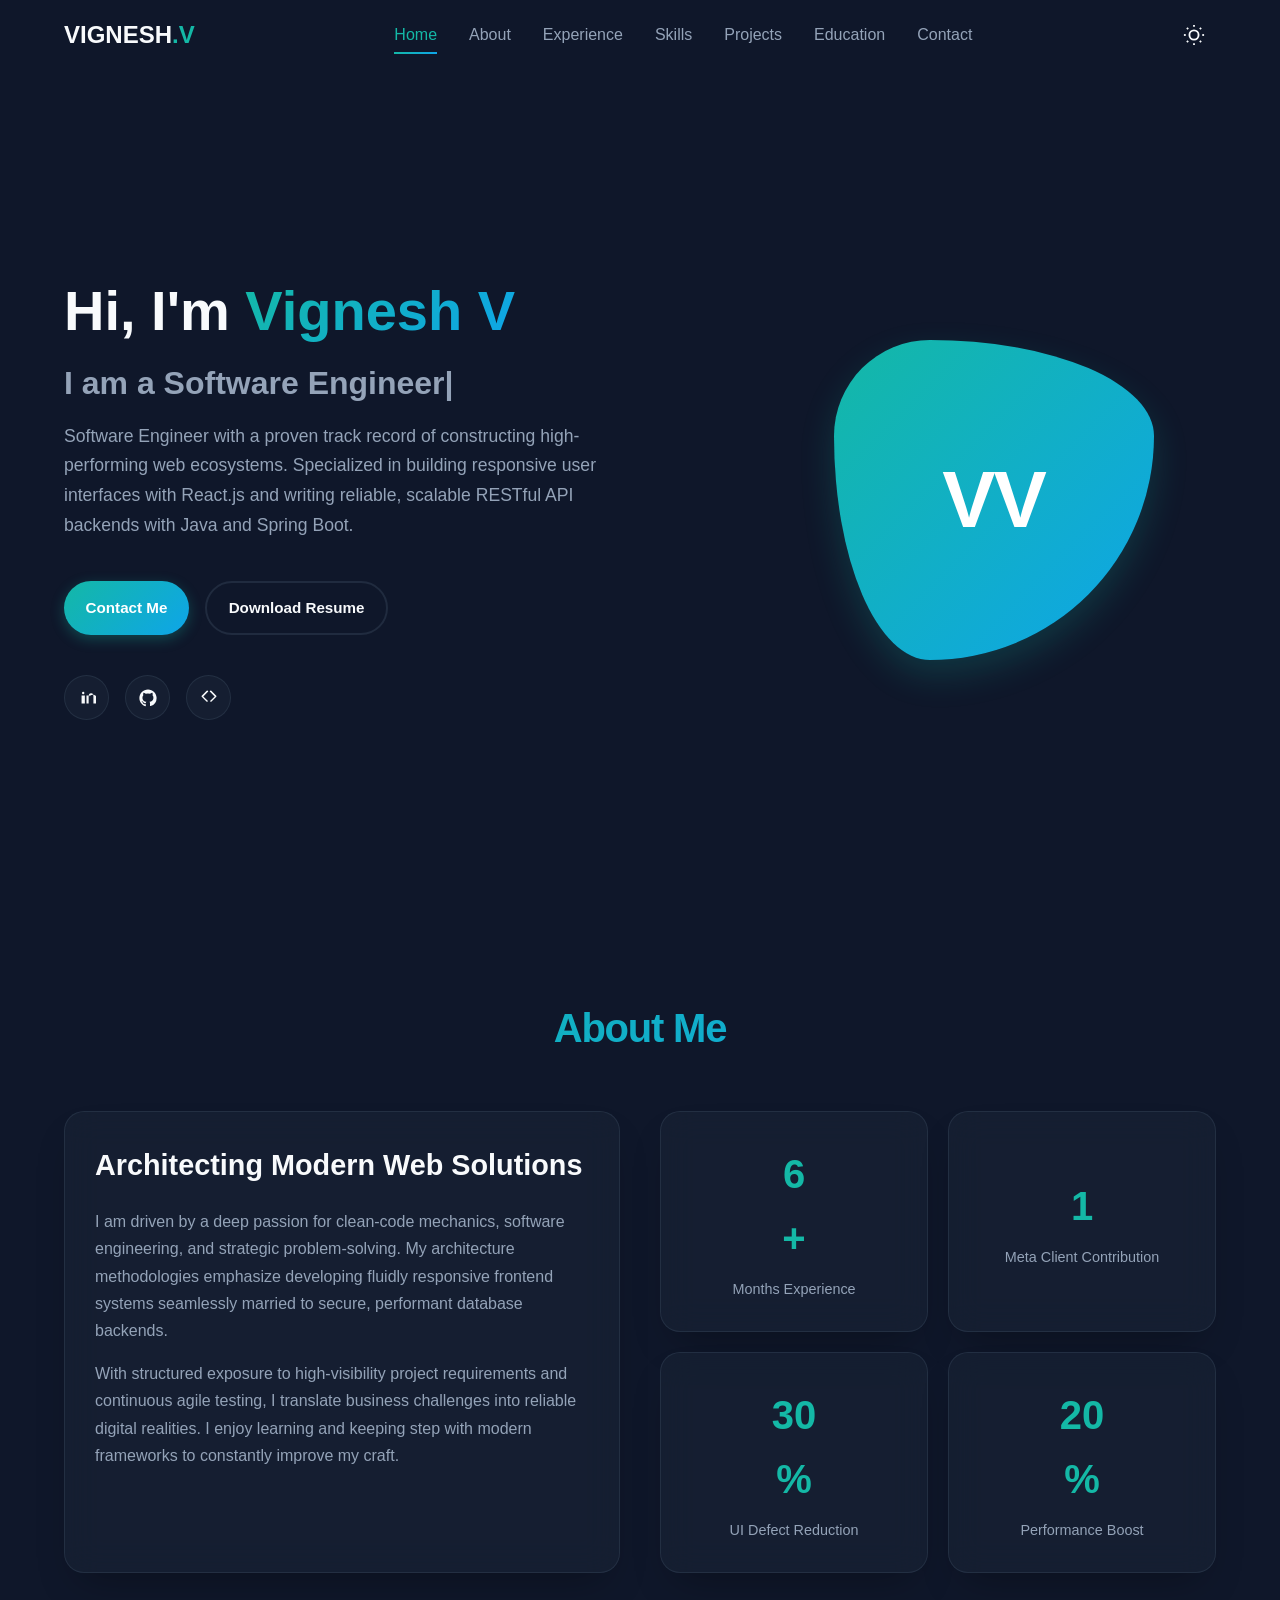
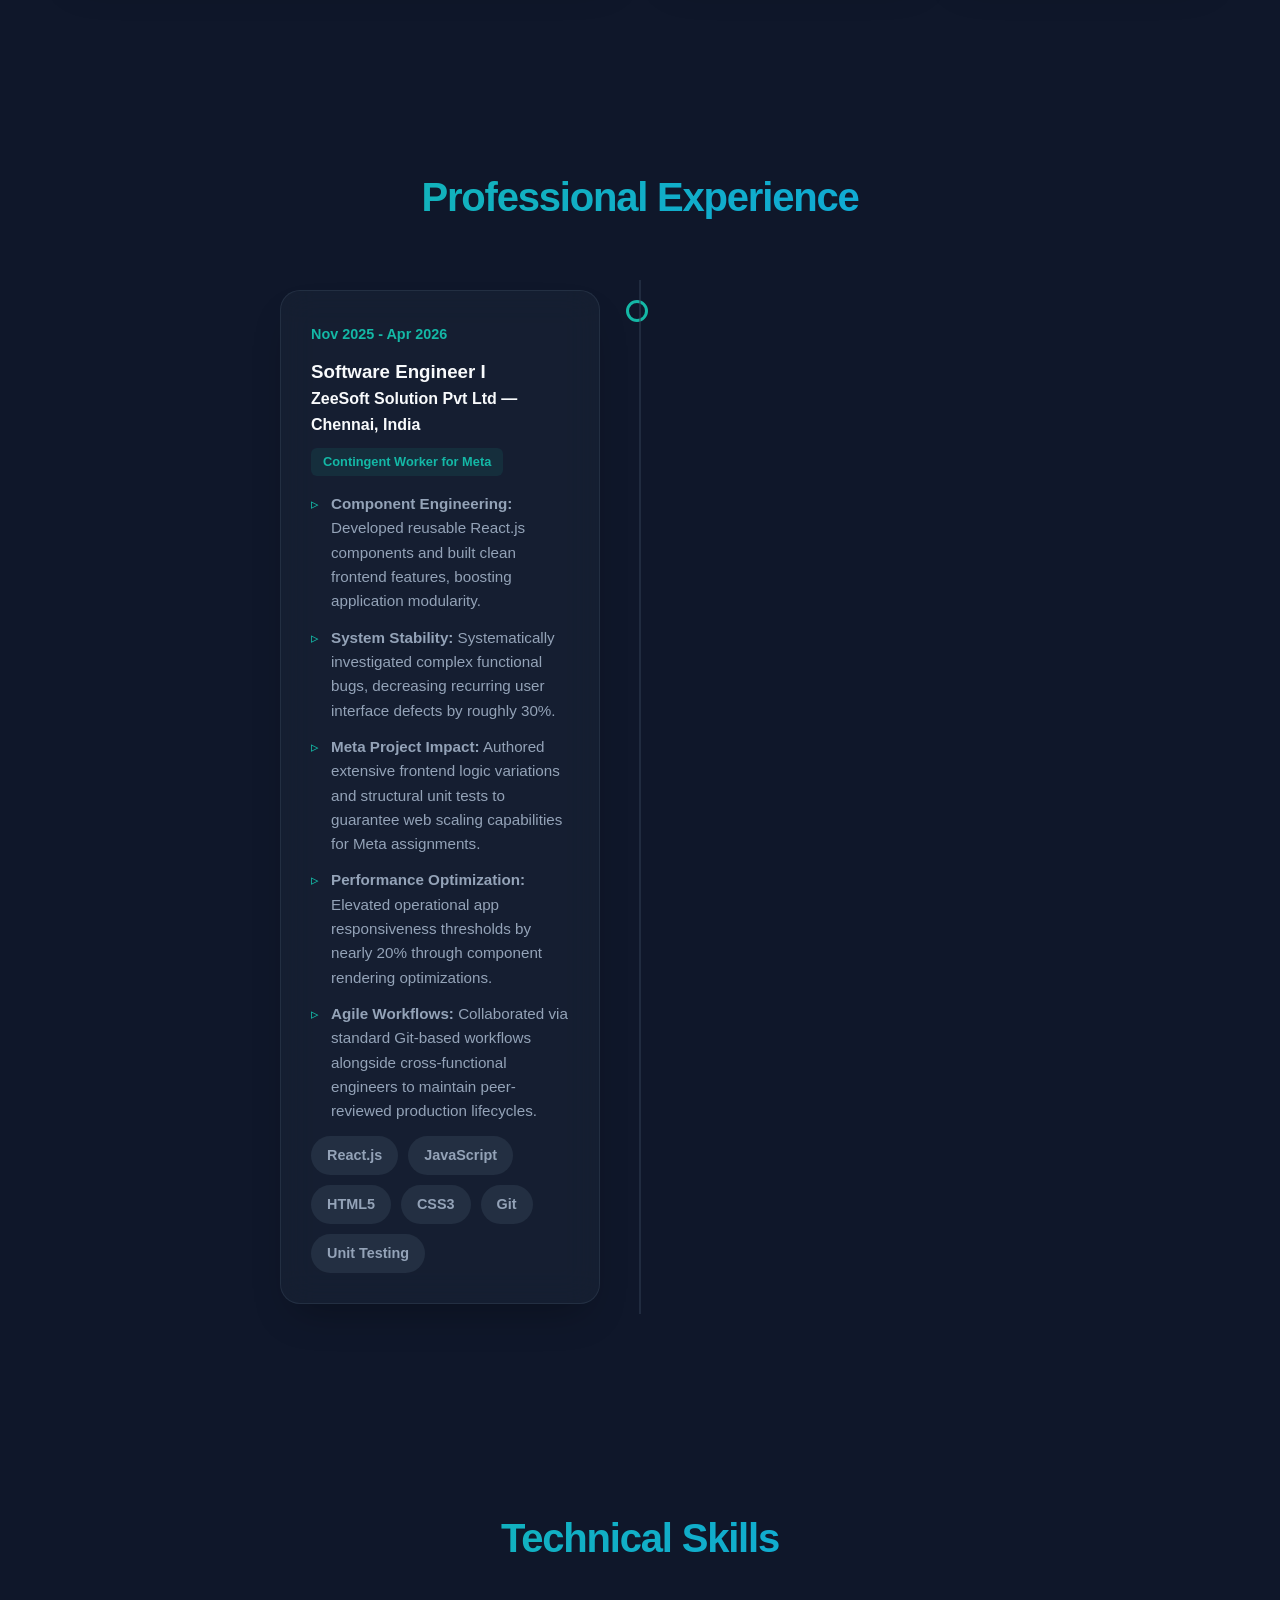
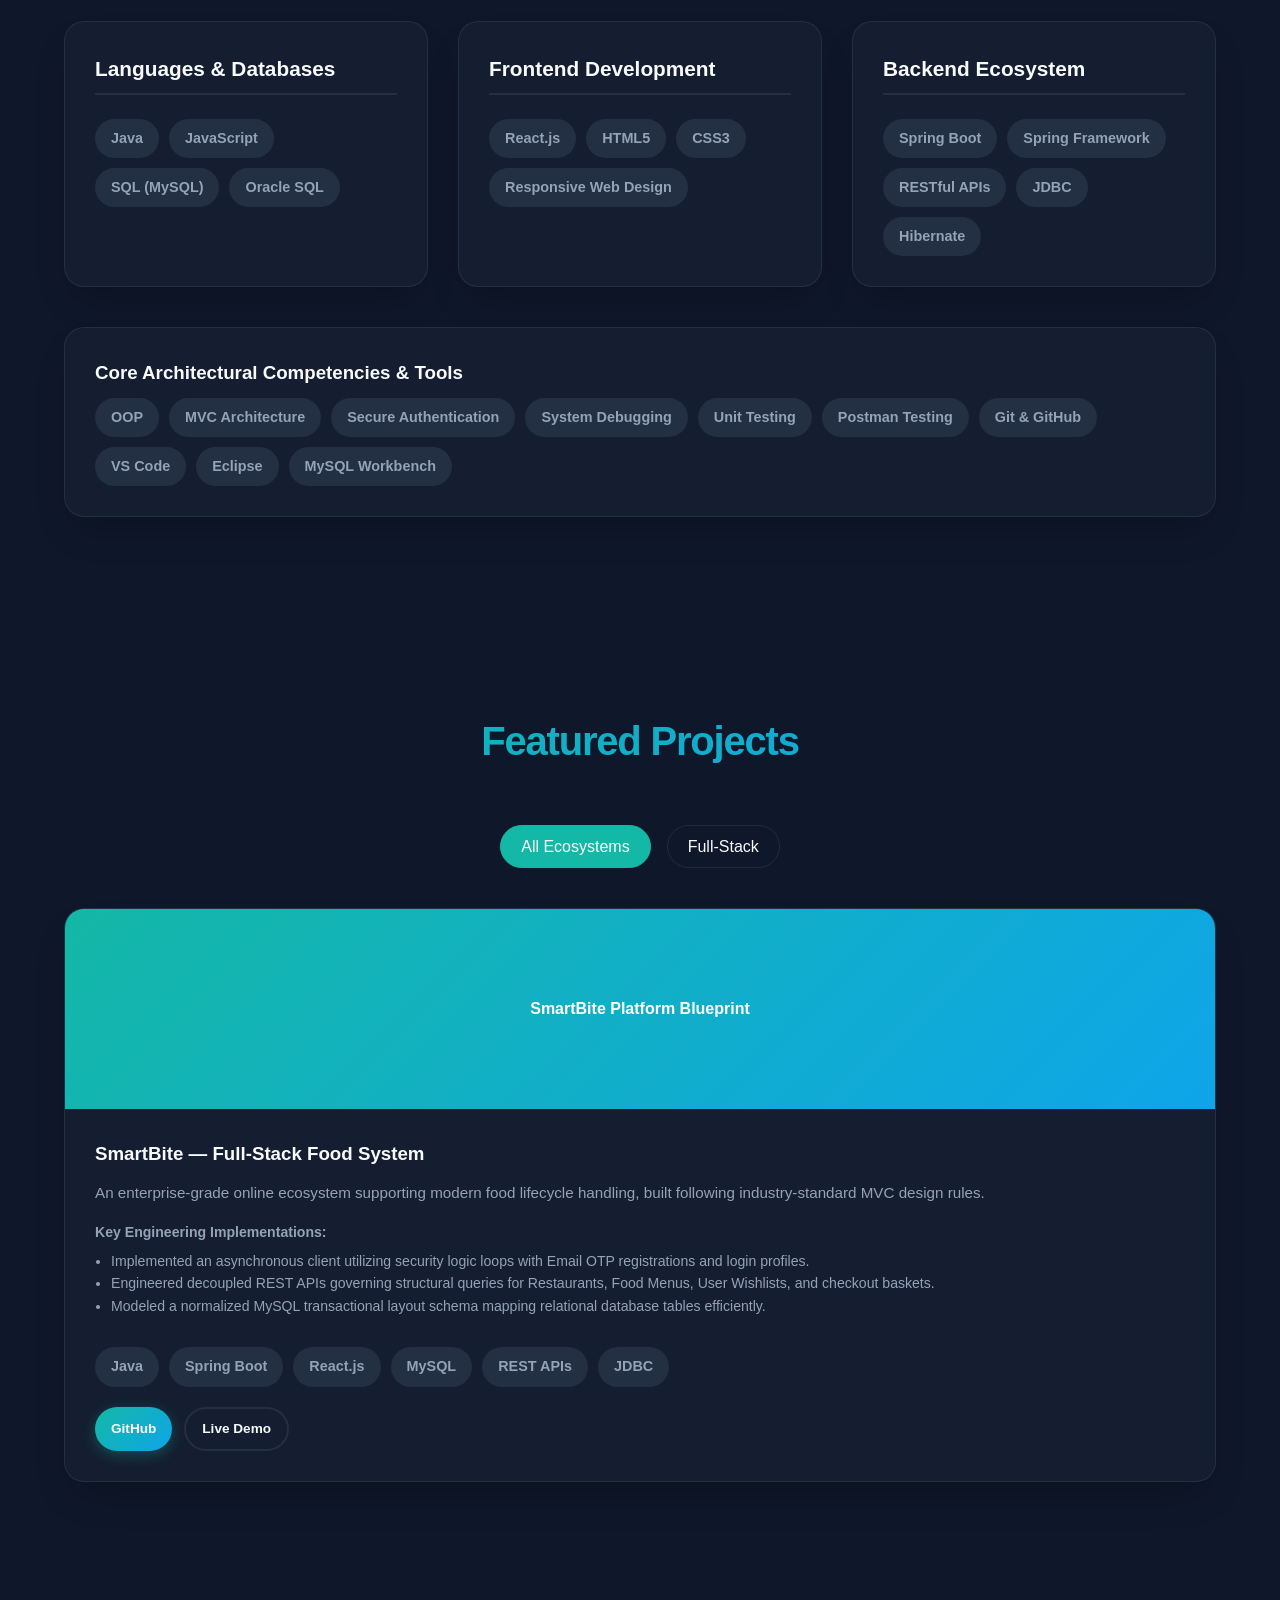
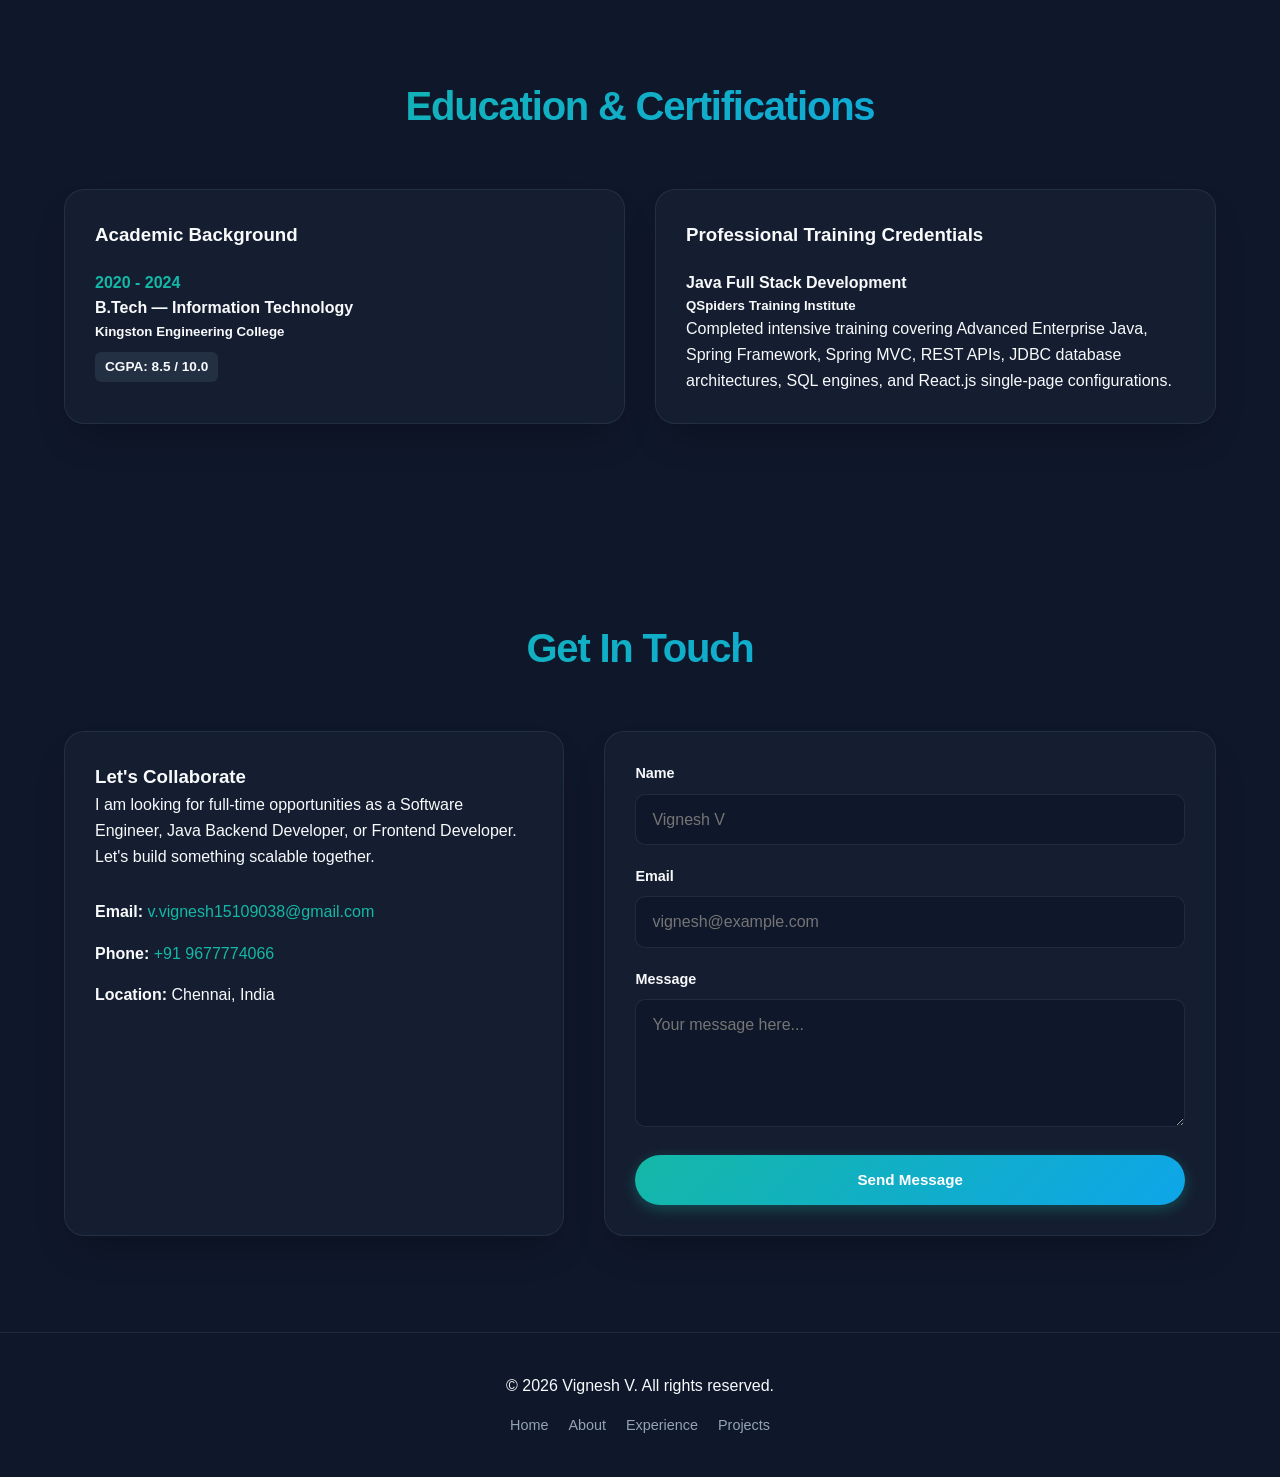
==== commit daaf894a: "Updated project demo link" ====
--- a/index.html
+++ b/index.html
@@ -330,7 +330,7 @@
                   >GitHub</a
                 >
                 <a
-                  href="https://smartbite-prod.vercel.app/"
+                  href="https://smbite.vercel.app/"
                   target="_blank"
                   rel="noreferrer"
                   class="btn btn-sm btn-secondary"
--- a/style.css
+++ b/style.css
@@ -12,6 +12,7 @@
   --font-sans:
     "Segoe UI", -apple-system, BlinkMacSystemFont, Roboto, sans-serif;
   --transition-smooth: all 0.4s cubic-bezier(0.25, 1, 0.5, 1);
+  --container-width: 1200px;
 }
 
 [data-theme="dark"] {
@@ -44,38 +45,58 @@
 
 body {
   overflow-x: hidden;
+  min-height: 100vh;
+  line-height: 1.6;
+}
+
+img {
+  display: block;
+  max-width: 100%;
+  height: auto;
+}
+
+button,
+input,
+textarea {
+  font: inherit;
+}
+
+a {
+  color: inherit;
 }
 
 .container {
   width: 100%;
-  max-width: 1200px;
+  max-width: var(--container-width);
   margin: 0 auto;
-  padding: 0 24px;
+  padding: 0 clamp(1rem, 3vw, 1.5rem);
 }
 
 .section {
-  padding: 100px 0;
+  padding: clamp(4rem, 8vw, 6rem) 0;
 }
 
 .section-title {
   text-align: center;
-  font-size: 2.5rem;
+  font-size: clamp(1.8rem, 3.2vw, 2.5rem);
   font-weight: 800;
-  margin-bottom: 60px;
+  margin-bottom: clamp(2rem, 4vw, 3.5rem);
   background: var(--primary-gradient);
+  background-clip: text;
   -webkit-background-clip: text;
   -webkit-text-fill-color: transparent;
-  letter-spacing: -1px;
+  letter-spacing: -0.03em;
 }
 
 .btn {
   display: inline-flex;
   align-items: center;
   justify-content: center;
-  padding: 12px 28px;
-  border-radius: 50px;
+  min-height: 44px;
+  padding: 0.8rem 1.35rem;
+  border-radius: 999px;
   font-weight: 600;
-  font-size: 0.95rem;
+  font-size: clamp(0.9rem, 1.2vw, 0.95rem);
   cursor: pointer;
   transition: var(--transition-smooth);
   text-decoration: none;
@@ -105,7 +126,7 @@
 }
 
 .btn-sm {
-  padding: 8px 18px;
+  padding: 0.55rem 1rem;
   font-size: 0.85rem;
 }
 
@@ -121,8 +142,8 @@
   display: flex;
   align-items: center;
   justify-content: center;
-  width: 40px;
-  height: 40px;
+  width: 44px;
+  height: 44px;
   border-radius: 50%;
   transition: var(--transition-smooth);
 }
@@ -137,7 +158,7 @@
   -webkit-backdrop-filter: var(--glass-blur);
   border: 1px solid var(--border-color);
   border-radius: 20px;
-  padding: 30px;
+  padding: clamp(1.25rem, 2.7vw, 1.875rem);
   box-shadow: var(--card-shadow);
   transition: var(--transition-smooth);
 }
@@ -291,7 +312,14 @@
   width: 25px;
   height: 2px;
   background-color: var(--text-primary);
+  border-radius: 999px;
+  box-shadow: 0 0 0 1px rgba(255, 255, 255, 0.08);
   transition: var(--transition-smooth);
+}
+
+[data-theme="dark"] .hamburger .bar {
+  background-color: #f8fafc;
+  box-shadow: 0 0 0 1px rgba(15, 23, 42, 0.2);
 }
 
 .hero-section {
@@ -321,6 +349,7 @@
 
 .text-gradient {
   background: var(--primary-gradient);
+  background-clip: text;
   -webkit-background-clip: text;
   -webkit-text-fill-color: transparent;
 }
@@ -820,43 +849,82 @@
   }
 }
 
-@media (max-width: 992px) {
-  .timeline::after {
-    left: 40px;
-  }
-  .timeline-item {
-    width: 100%;
-    padding-left: 80px;
-    padding-right: 20px;
-  }
-  .timeline-item.right {
-    left: 0;
-  }
-  .timeline-item::after {
-    left: 32px !important;
-  }
+@media (max-width: 1200px) {
+  .hero-container {
+    gap: 2.5rem;
+  }
+
+  .hero-content h1 {
+    font-size: clamp(2.25rem, 4vw, 3rem);
+  }
+
+  .about-grid {
+    gap: 2rem;
+  }
+}
+
+@media (max-width: 900px) {
+  .hero-container,
   .about-grid,
   .education-grid,
   .contact-grid {
     grid-template-columns: 1fr;
   }
-  .hero-container {
-    grid-template-columns: 1fr;
+
+  .hero-section {
+    padding-top: 6.5rem;
     text-align: center;
   }
+
   .hero-content p {
     margin-left: auto;
     margin-right: auto;
   }
-  .hero-buttons {
-    justify-content: center;
-  }
+
+  .hero-content h1,
+  .hero-content h2 {
+    max-width: 100%;
+  }
+
+  .hero-buttons,
   .social-links {
     justify-content: center;
   }
+
+  .hero-image-container {
+    order: -1;
+    margin-bottom: 1.5rem;
+  }
+
+  .profile-placeholder {
+    width: min(280px, 72vw);
+    height: min(280px, 72vw);
+  }
+
+  .timeline::after {
+    left: 1.25rem;
+  }
+
+  .timeline-item {
+    width: 100%;
+    padding-left: 3rem;
+    padding-right: 0;
+  }
+
+  .timeline-item.right {
+    left: 0;
+  }
+
+  .timeline-item::after {
+    left: 0.25rem !important;
+  }
 }
 
 @media (max-width: 768px) {
+  .nav-container {
+    padding: 0 1rem;
+  }
+
   .nav-menu {
     position: fixed;
     top: 70px;
@@ -866,22 +934,153 @@
     background: var(--bg-base);
     flex-direction: column;
     align-items: center;
-    padding-top: 40px;
+    justify-content: flex-start;
+    padding: 2.5rem 1rem 2rem;
+    gap: 1.25rem;
+    overflow-y: auto;
     transition: 0.4s ease;
-  }
+    box-shadow: 0 20px 24px rgba(15, 23, 42, 0.08);
+  }
+
   .nav-menu.active {
     left: 0;
   }
+
+  .nav-link {
+    font-size: 1rem;
+  }
+
   .hamburger {
     display: flex;
   }
+
   .hamburger.active .bar:nth-child(2) {
     opacity: 0;
   }
+
   .hamburger.active .bar:nth-child(1) {
     transform: translateY(8px) rotate(45deg);
   }
+
   .hamburger.active .bar:nth-child(3) {
     transform: translateY(-8px) rotate(-45deg);
   }
-}
+
+  .hero-buttons {
+    flex-direction: column;
+    align-items: stretch;
+    gap: 0.85rem;
+    width: min(100%, 22rem);
+    margin-inline: auto;
+  }
+
+  .hero-buttons .btn {
+    width: 100%;
+  }
+
+  .achievements-grid,
+  .projects-grid {
+    grid-template-columns: 1fr;
+  }
+
+  .project-filters {
+    flex-wrap: wrap;
+    gap: 0.75rem;
+  }
+
+  .filter-btn {
+    flex: 1 1 calc(50% - 0.75rem);
+  }
+
+  .project-links {
+    flex-direction: column;
+  }
+
+  .project-links .btn {
+    width: 100%;
+  }
+
+  .footer-container {
+    flex-direction: column;
+  }
+}
+
+@media (max-width: 600px) {
+  .section {
+    padding: 4rem 0;
+  }
+
+  .card-glass {
+    padding: 1.2rem;
+    border-radius: 16px;
+  }
+
+  .skills-grid {
+    grid-template-columns: 1fr;
+    gap: 1rem;
+  }
+
+  .tech-tags,
+  .concept-tags {
+    gap: 0.5rem;
+  }
+
+  .tech-tags span,
+  .concept-tags span {
+    font-size: 0.8rem;
+    padding: 0.5rem 0.8rem;
+  }
+}
+
+@media (max-width: 480px) {
+  .nav-logo {
+    font-size: 1.2rem;
+  }
+
+  .hero-content h1 {
+    font-size: 2rem;
+  }
+
+  .hero-content h2 {
+    font-size: 1.2rem;
+    height: auto;
+    min-height: 2.5rem;
+  }
+
+  .hero-content p {
+    font-size: 0.98rem;
+  }
+
+  .profile-placeholder {
+    width: min(240px, 80vw);
+    height: min(240px, 80vw);
+  }
+
+  .social-links a {
+    width: 42px;
+    height: 42px;
+  }
+
+  .counter-card span {
+    font-size: 2rem;
+  }
+
+  .info-item {
+    font-size: 0.95rem;
+  }
+
+  #scroll-to-top {
+    right: 1rem;
+    bottom: 1rem;
+  }
+}
+
+@media (min-width: 1441px) {
+  .container {
+    max-width: 1320px;
+  }
+
+  .hero-container {
+    gap: 4rem;
+  }
+}
